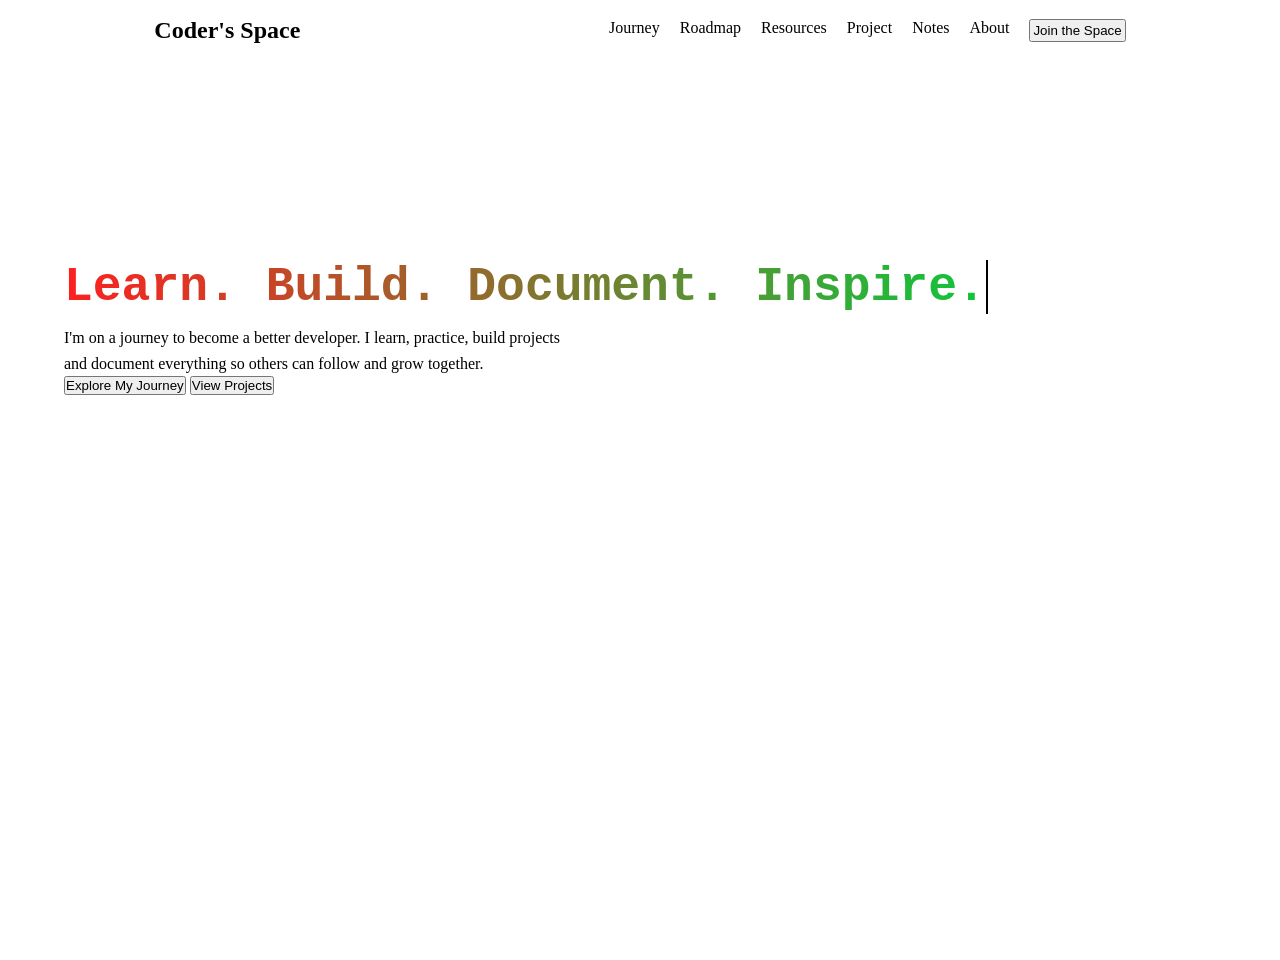
==== index.html @ 5131a92d "channing css" ====
<!DOCTYPE html>
<html lang="en">
<head>
    <meta charset="UTF-8">
    <meta name="viewport" content="width=device-width, initial-scale=1.0">
    <title>Coder's Space</title>
    <link rel="stylesheet" href="style.css">
</head>
<body>
    <header>
        <h2>
            <a id="logo" href="index.html">Coder's <span>Space</span></a>
        </h2>
        <nav>
            <a href="#">Journey</a>
            <a href="#">Roadmap</a>
            <a href="#">Resources</a>
            <a href="#">Project</a>
            <a href="#">Notes</a>
            <a href="#">About</a>
            <button>Join the Space</button>
        </nav>
    </header>


    
    <main>

        <!-- hero section -->
     

<section class="hero">

    <div class="hero-image"></div>

    <div class="hero-content">

        <h1>
          <span> Learn. Build. Document. Inspire.</span>
        </h1>

        <p>
            I'm on a journey to become a better developer.
            I learn, practice, build projects and document
            everything so others can follow and grow together.
        </p>

        <div class="hero-buttons">
            <button>Explore My Journey</button>
            <button>View Projects</button>
        </div>

    </div>

</section>


     
    </main>
    

</body>
</html>
---- style.css ----
*{
    margin: 0;
    padding: 0;
 
}

             /* ****************   Header Section    **************** */

header{
    display: flex;
    justify-content: space-around;
    align-items: center;
    height: 60px;
    
} 

nav{
    display: flex ;
    gap: 20px;
}

nav a{
  text-decoration: none;  
  color: black;
}

#logo{
  text-decoration: none;  
  color: black;
  

}
nav button{
    padding: 2px;
}

        /* ****************   Hero Section    **************** */


.hero {
    min-height: 100vh;
    position: relative;
    overflow: hidden;
    background: white;
}


.hero-image {
    position: absolute;
    top: 0;
    right: 0;
    width: 65%;
    height: 100%;
    background-image: url("/studyDashboard/images/white.png");
    background-size: cover;
    background-position: center;
}


.hero-content {
    position: relative;
    z-index: 2;
    width: 90%;
    max-width: 1200px;
    margin:0 auto;
    padding-top: 200px;

}

.hero-content h1 {
    font-size: 3rem;
    max-width: 600px;
}

.hero-content span {
    font-family: monospace;
    display: inline-block;
    overflow: hidden;
    white-space: nowrap;

    width: 0;
    border-right: 2px solid;

    background: linear-gradient(
        to right,
        #fd2020,
        #0ec63c

    );

    /* -webkit-background-clip: text; */
    background-clip: text;
    -webkit-text-fill-color: transparent;

    animation:
        typing 3s steps(30) forwards,
        blink 1s step-end infinite;
}



    
.hero-content p {
    max-width: 500px;
    line-height: 1.6;
}


.hero-image::before {
    content: "";
    position: absolute;
    inset: 0;

    background: linear-gradient(
        to right,
        white 0%,
        white 15%,
        rgba(255, 255, 255, 0.8) 35%,
        rgba(255, 255, 255, 0.3) 55%,
        transparent 75%
    );
}



 
  



@keyframes typing {
    from {
        width: 0%;

    }
    to {
        width: 32ch;
    }
}

@keyframes blink  {
    50% {
        border-color: transparent;
    }
}




        /* ****************   About  Section    **************** */


.aboutsection{
    display: flex;
    gap: 20px;
    justify-content: space-around;
    border: 1px solid #9b7e7e;
    height: 50px;
    align-items: center;
}
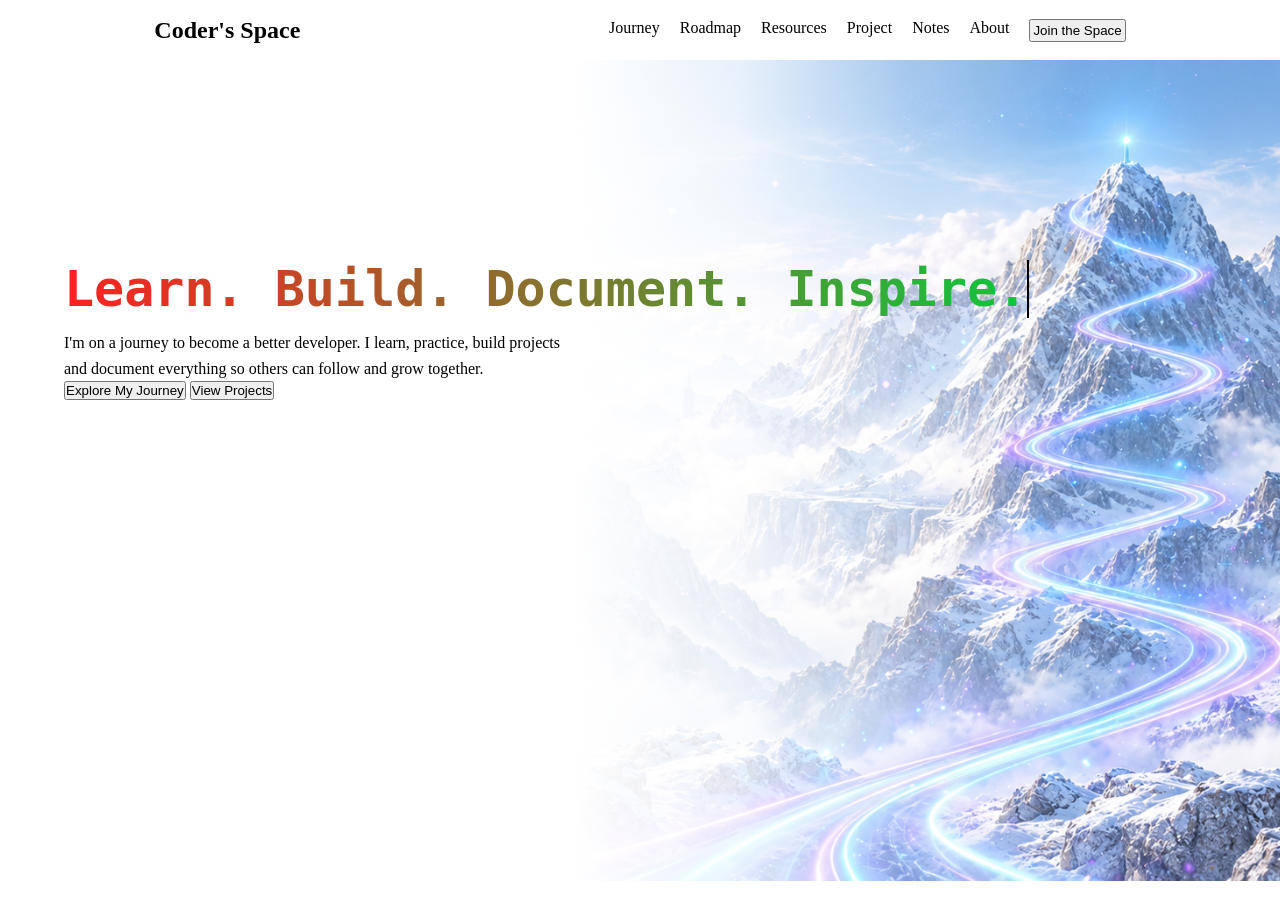
==== commit fddb90b0: "adding" ====
--- a/index.html
+++ b/index.html
@@ -36,7 +36,8 @@
     <div class="hero-content">
 
         <h1>
-          <span> Learn. Build. Document. Inspire.</span>
+          <span>Learn. Build. Document. Inspire.</span>
+       
         </h1>
 
         <p>
--- a/style.css
+++ b/style.css
@@ -38,7 +38,7 @@
 
 
 .hero {
-    min-height: 100vh;
+    min-height: 91.2vh;
     position: relative;
     overflow: hidden;
     background: white;
@@ -51,7 +51,7 @@
     right: 0;
     width: 65%;
     height: 100%;
-    background-image: url("/studyDashboard/images/white.png");
+    background-image: url("images/white.png");
     background-size: cover;
     background-position: center;
 }
@@ -61,15 +61,15 @@
     position: relative;
     z-index: 2;
     width: 90%;
-    max-width: 1200px;
+    /* max-width: 1200px; */
     margin:0 auto;
     padding-top: 200px;
 
 }
 
 .hero-content h1 {
-    font-size: 3rem;
-    max-width: 600px;
+    font-size: 50px;
+    /* max-width: 300px; */
 }
 
 .hero-content span {
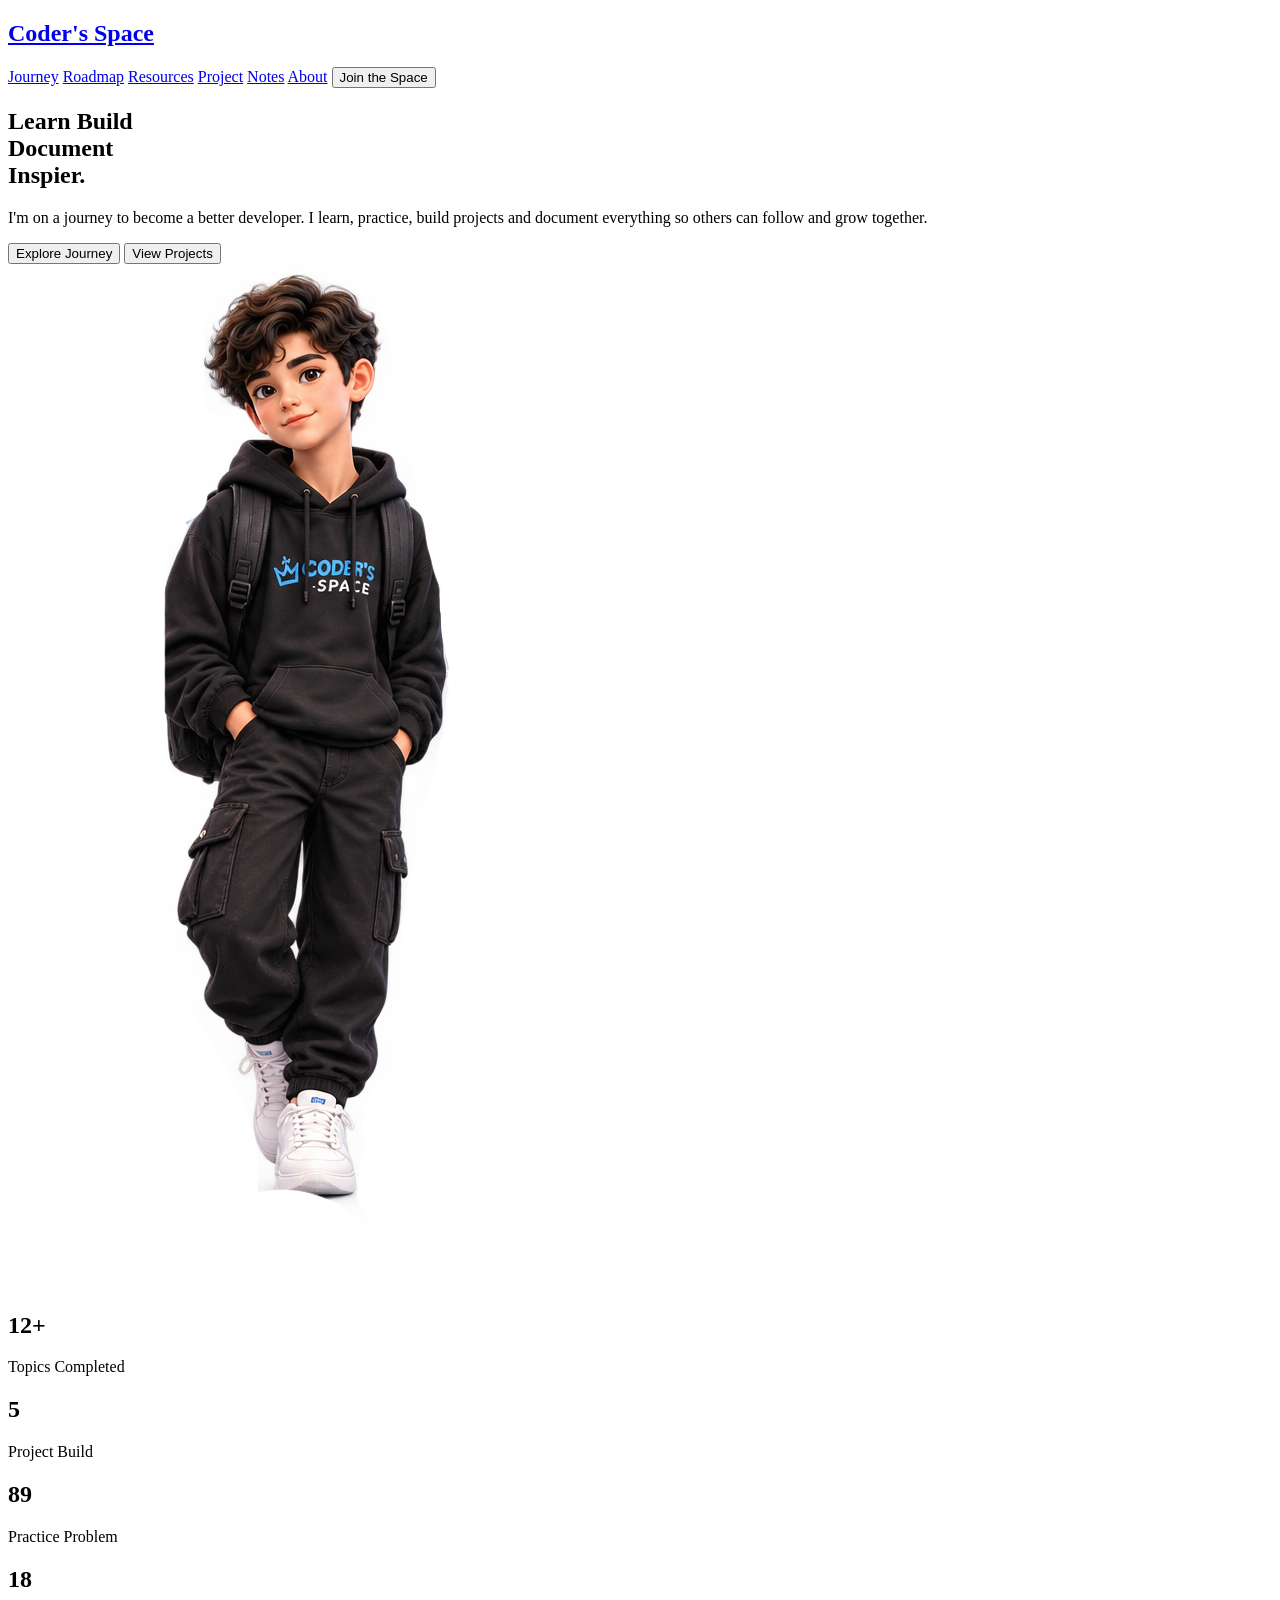
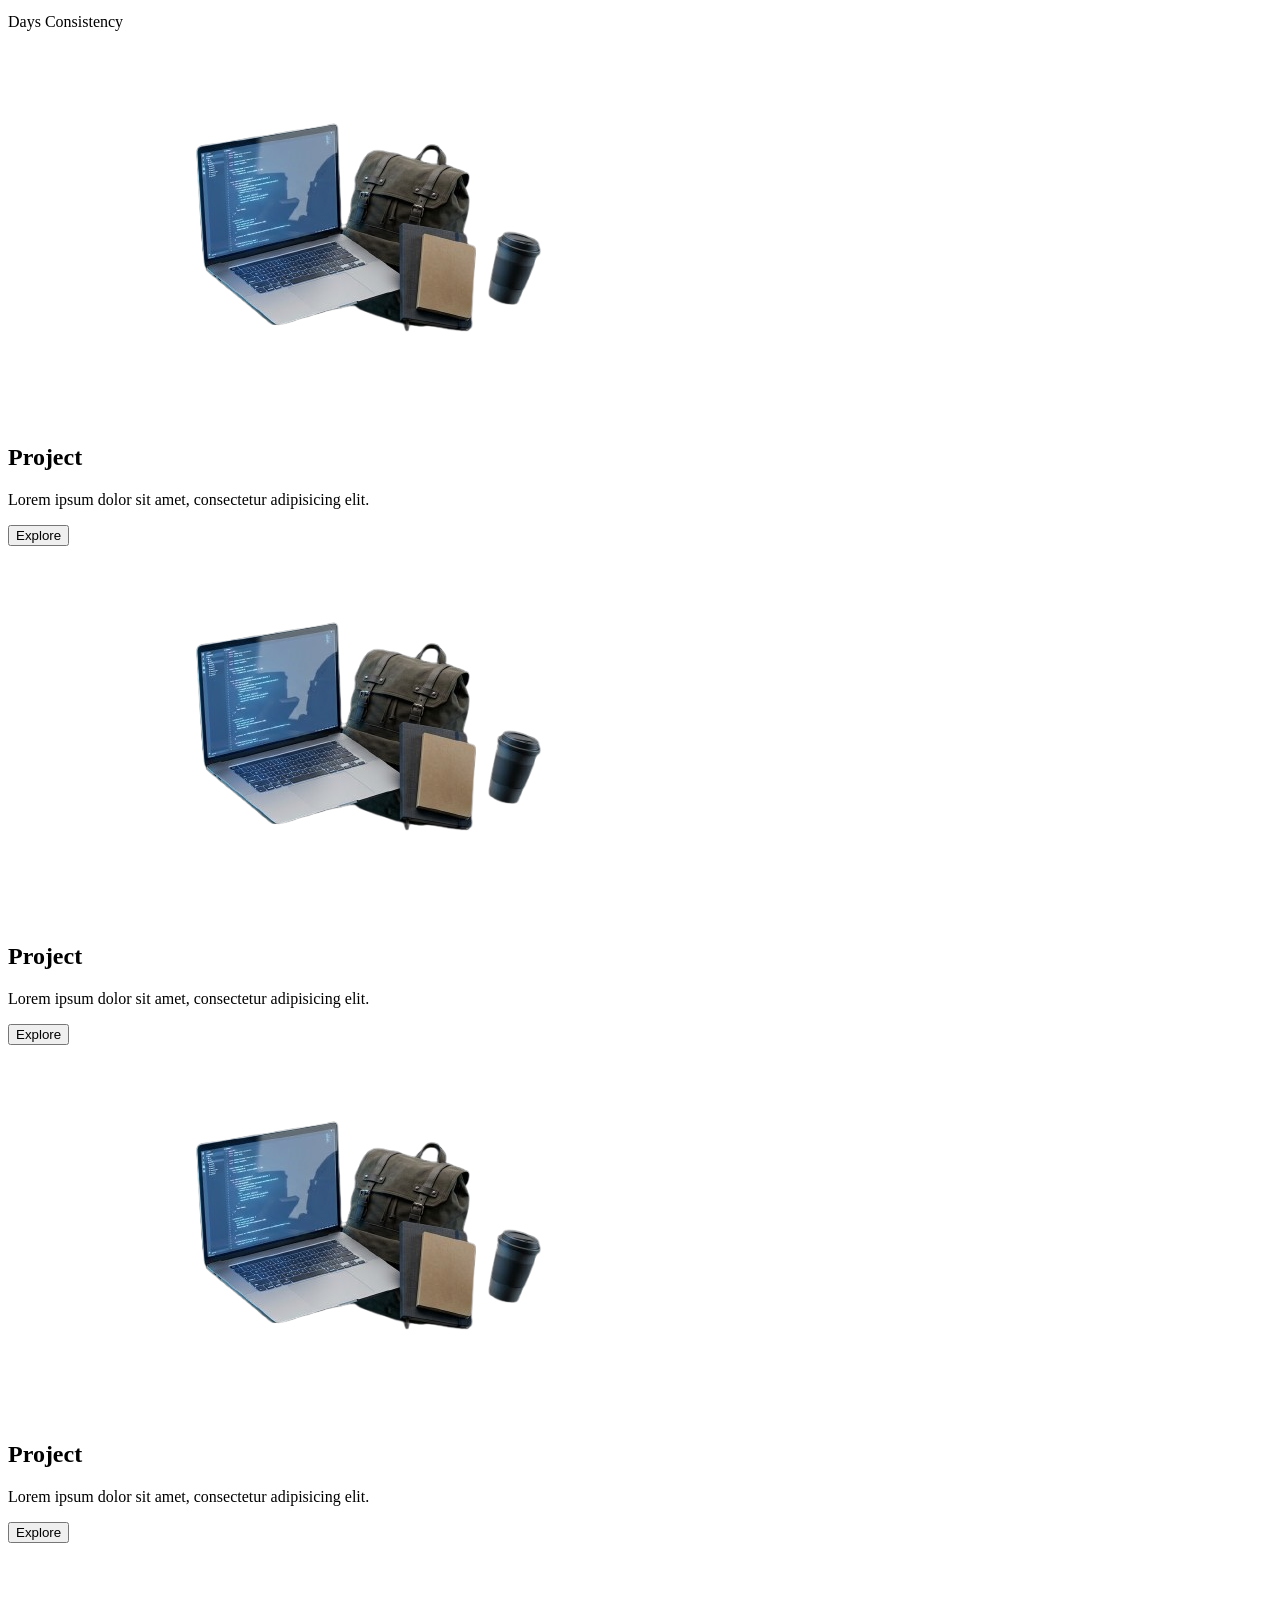
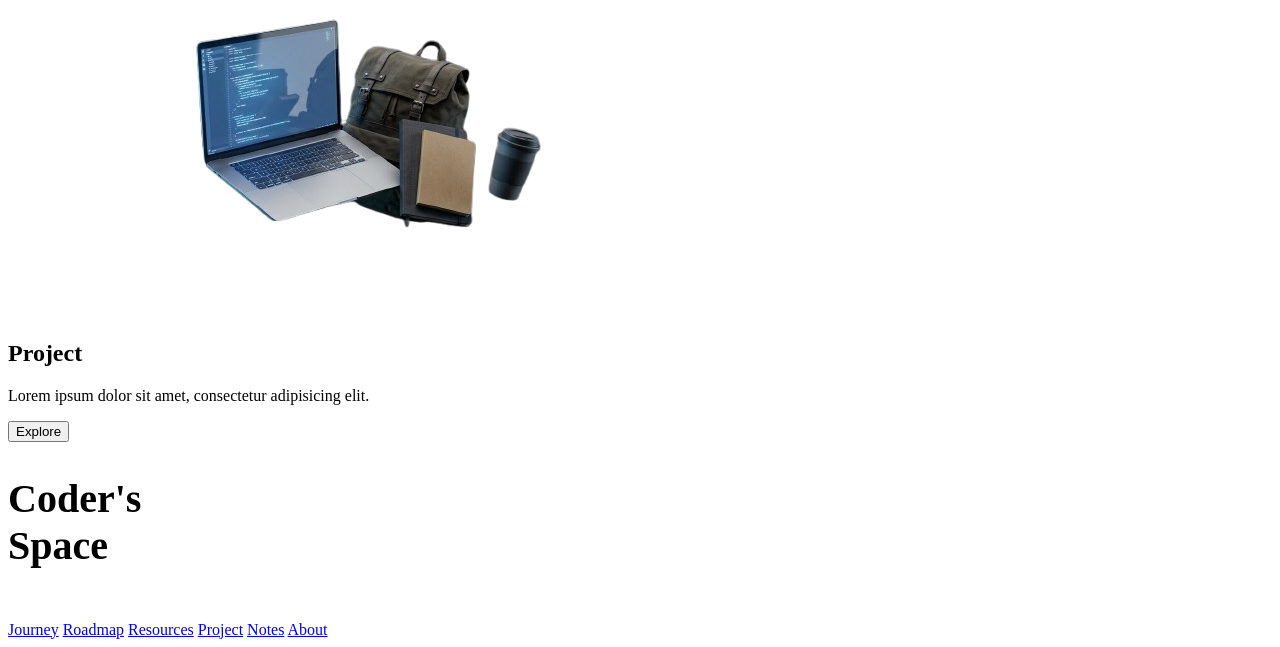
==== commit aa3b581c: "updating full code" ====
--- a/index.html
+++ b/index.html
@@ -4,10 +4,16 @@
     <meta charset="UTF-8">
     <meta name="viewport" content="width=device-width, initial-scale=1.0">
     <title>Coder's Space</title>
-    <link rel="stylesheet" href="style.css">
+    <link rel="stylesheet" href="https://cdnjs.cloudflare.com/ajax/libs/font-awesome/7.3.1/css/all.min.css" integrity="sha512-QeR2VH+lsBE5LSAe1Q5EnTBbe7XTBubt8dG93Y7gidSgdMCr8nVqKcfKAMyN96SV8KDbZVTDXChatu5G2KQGzg==" crossorigin="anonymous" referrerpolicy="no-referrer">
+   <link rel="stylesheet" href="version2.css">
+
 </head>
 <body>
-    <header>
+
+
+ <!-- **********   Header  SECTION Start    ********** -->
+
+ <header>
         <h2>
             <a id="logo" href="index.html">Coder's <span>Space</span></a>
         </h2>
@@ -18,47 +24,189 @@
             <a href="#">Project</a>
             <a href="#">Notes</a>
             <a href="#">About</a>
-            <button>Join the Space</button>
+          <button class="nav-btn">Join the Space</button>
+    
         </nav>
     </header>
 
-
+<!-- **********   Header  SECTION End    ********** -->
+
+
+   <main>
+
+    <!-- **********   Hero SECTION START    ********** -->
+
+       <section class="hero">
+      
+               
+               <div class="hero-content">
+                   <h1>Learn Build <span><br>Document <br>Inspier.</span></h1>
+                   <p>I'm on a journey to become a better developer. I learn, practice, build projects and document everything so others can follow and grow together.
+                       
+                </p>
+                <div class="hero-btn">
+                    <button class="hero-btn1">Explore Journey </button>
+                    <button  class="hero-btn2">View Projects </button>
+                </div>
+                
+                
+            </div>
+            <div class="hero-img">
+                <img src="images/kkkk.png" alt="">
+            </div>
+
+        </section>
+
+
+<!-- **********   Hero SECTION End    ********** -->
+
+
+
+<!-- **********   Icon experience SECTION Start    ********** -->
+
+        
+        <section class="topics-done">
+            <div class="topic">
+                <div class="topic-icon" style="background-color: #a6e5a6;">
+                    
+                    <i class="fa-solid fa-book-open " style="color: #38C931;"></i>
+                </div>
+                <div class="topic-content">
+                    <h2>12+</h2>
+                    <p>Topics Completed</p>
+                </div>
+            </div>
+            
+            <div class="topic">
+                <div class="topic-icon" style="background-color: #D8E4FF;">
+                    <i class="fa-solid fa-rocket" style="color: #4581FA;"></i>
+                </div>
+                <div class="topic-content">
+                    <h2>5</h2>
+                    <p>Project Build</p>
+                </div>
+            </div>
+            
+            <div class="topic">
+                <div class="topic-icon" style="background-color: #FCF5EE;">
+               <i class="fa-solid fa-code" style="color: #7757FB;"></i>
+            </div>
+            <div class="topic-content">
+                <h2>89</h2>
+                <p>Practice Problem</p>
+            </div>
+        </div>
+
+        <div class="topic">
+            <div class="topic-icon " style="background-color: #F2EAFD;">
+               <i class="fa-solid fa-fire" style="color: #FD900C;"></i>
+            </div>
+            <div class="topic-content">
+                <h2>18</h2>
+                <p>Days Consistency</p>
+            </div>
+        </div>
+    </section>
+
+ <!-- **********   Icon experience SECTION End    ********** -->
+
+
+
+
+ <!-- **********   4 Card SECTION Start    ********** -->
+
+
+ 
+  <section class="all-card-section">
+
+
+    <div class="card"> 
+        <div class="card-image">
+            <img class="image-card" src="images/laptop.png" alt="">
+        </div>
+        <div class="card-content">
+            <h2>Project</h2>
+            <p>Lorem ipsum dolor sit amet, consectetur adipisicing elit. </p>
+            <button class="card-btn">Explore</button>
+        </div>
+    </div>
+
+
+    <div class="card"> 
+        <div class="card-image">
+            <img class="image-card" src="images/laptop.png" alt="">
+        </div>
+        <div class="card-content">
+            <h2>Project</h2>
+            <p>Lorem ipsum dolor sit amet, consectetur adipisicing elit. </p>
+            <button class="card-btn">Explore</button>
+        </div>
+    </div>
+
+
+    <div class="card"> 
+        <div class="card-image">
+            <img class="image-card" src="images/laptop.png" alt="">
+        </div>
+        <div class="card-content">
+            <h2>Project</h2>
+            <p>Lorem ipsum dolor sit amet, consectetur adipisicing elit. </p>
+            <button class="card-btn">Explore</button>
+        </div>
+    </div>
+
+
+    <div class="card"> 
+        <div class="card-image">
+            <img class="image-card" src="images/laptop.png" alt="">
+        </div>
+        <div class="card-content">
+            <h2>Project</h2>
+            <p>Lorem ipsum dolor sit amet, consectetur adipisicing elit. </p>
+            <button class="card-btn">Explore</button>
+        </div>
+    </div>
     
-    <main>
-
-        <!-- hero section -->
-     
-
-<section class="hero">
-
-    <div class="hero-image"></div>
-
-    <div class="hero-content">
-
-        <h1>
-          <span>Learn. Build. Document. Inspire.</span>
-       
-        </h1>
-
-        <p>
-            I'm on a journey to become a better developer.
-            I learn, practice, build projects and document
-            everything so others can follow and grow together.
-        </p>
-
-        <div class="hero-buttons">
-            <button>Explore My Journey</button>
-            <button>View Projects</button>
-        </div>
-
-    </div>
 
 </section>
 
 
-     
-    </main>
-    
-
+ <!-- **********   4 Card SECTION End    ********** -->
+
+
+
+
+
+
+
+ <!-- **********   Footer SECTION Start    ********** -->
+
+
+
+
+    <footer >
+        <div class="footer-main">
+            <div class="footer-logo">
+                <h2 style="font-size: 40px;">Coder's <br>Space</h2>
+              <img src="foo.png" alt="">
+            </div>
+            <div class="footer-links">
+              <a href="#">Journey</a>
+              <a href="#">Roadmap</a>
+              <a href="#">Resources</a>
+              <a href="#">Project</a>
+              <a href="#">Notes</a>
+              <a href="#">About</a>
+
+            </div>
+        </div>
+
+    </footer>
+
+    <!-- **********   Footer SECTION End    ********** -->
+
+
+
+</main>
 </body>
 </html>
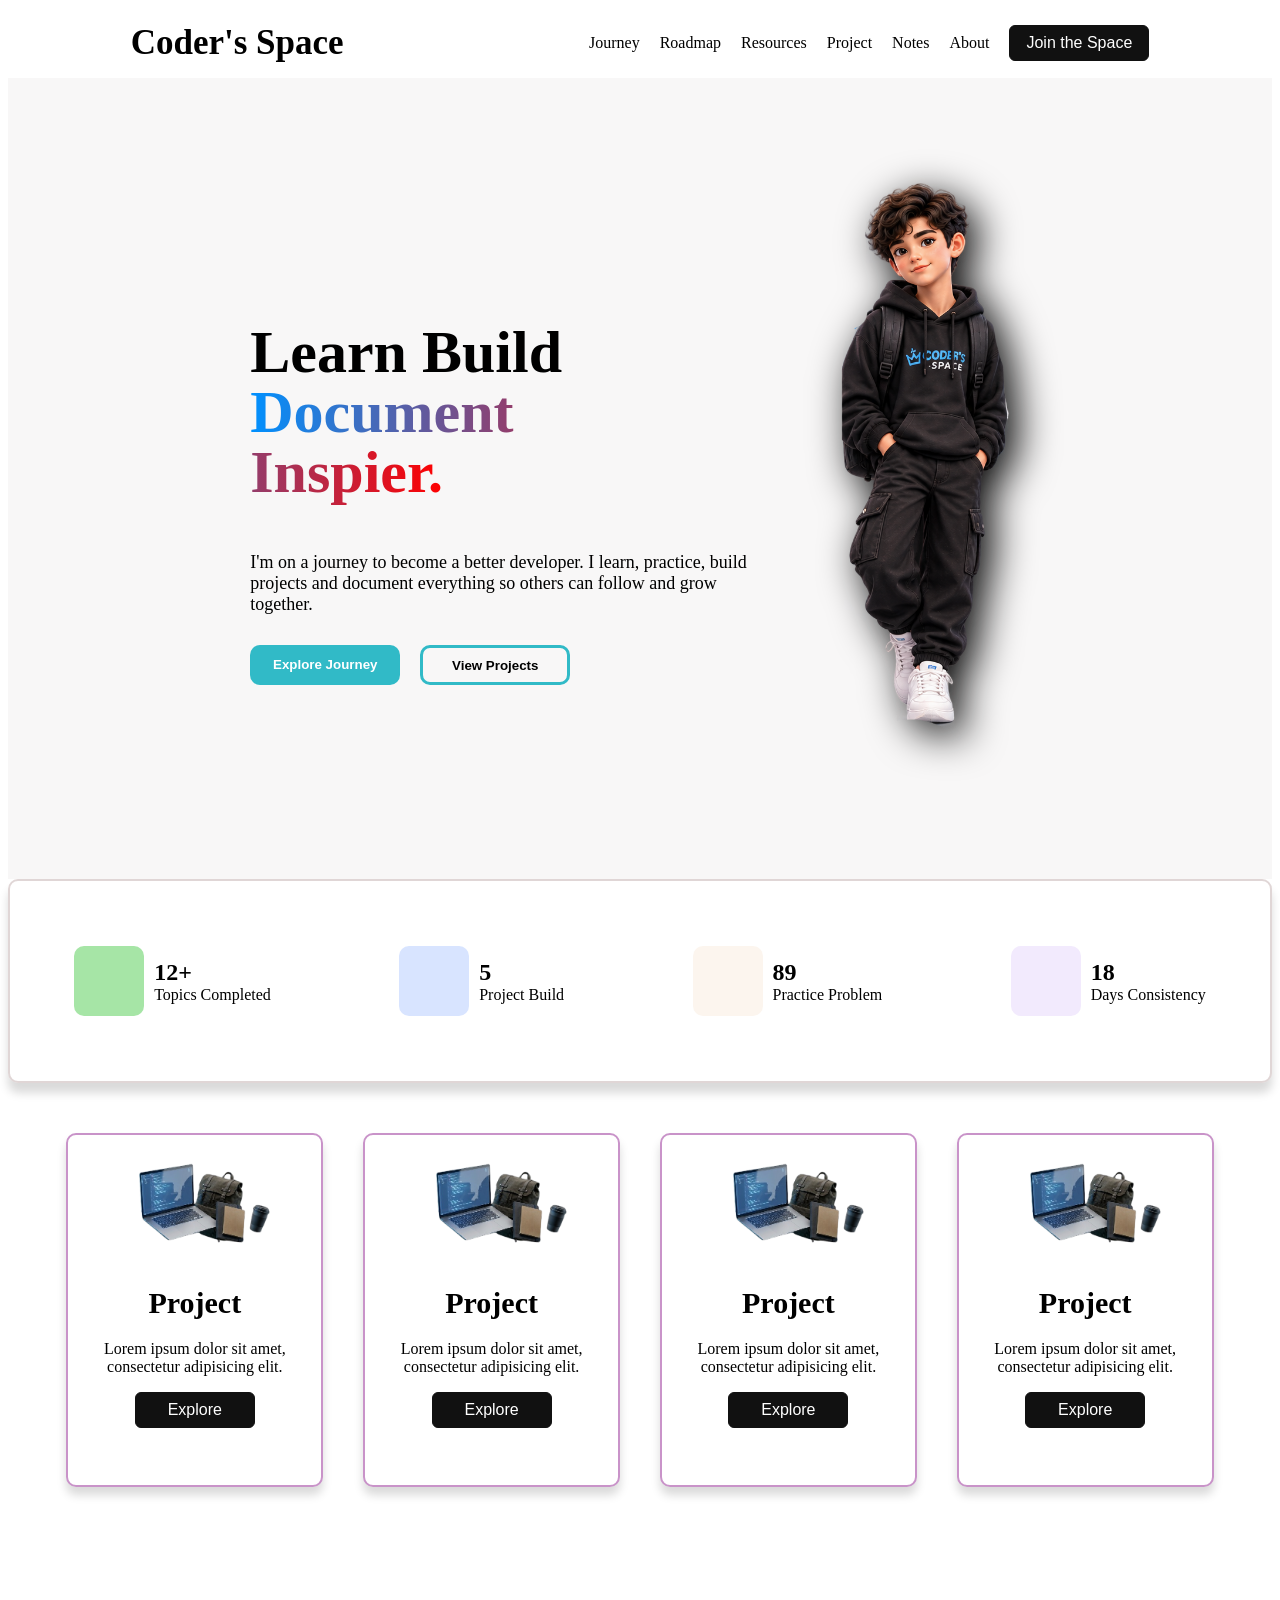
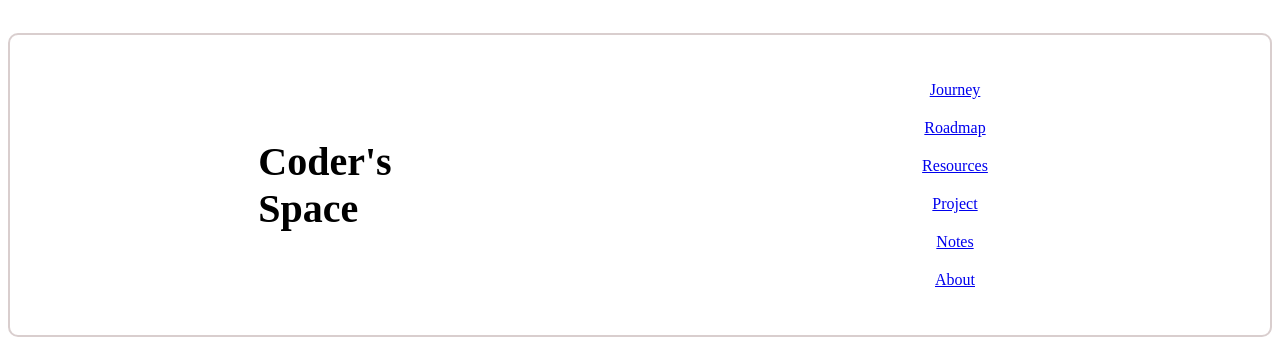
==== commit b203343a: "Change stylesheet link from version2.css to style.css" ====
--- a/index.html
+++ b/index.html
@@ -5,7 +5,7 @@
     <meta name="viewport" content="width=device-width, initial-scale=1.0">
     <title>Coder's Space</title>
     <link rel="stylesheet" href="https://cdnjs.cloudflare.com/ajax/libs/font-awesome/7.3.1/css/all.min.css" integrity="sha512-QeR2VH+lsBE5LSAe1Q5EnTBbe7XTBubt8dG93Y7gidSgdMCr8nVqKcfKAMyN96SV8KDbZVTDXChatu5G2KQGzg==" crossorigin="anonymous" referrerpolicy="no-referrer">
-   <link rel="stylesheet" href="version2.css">
+   <link rel="stylesheet" href="style.css">
 
 </head>
 <body>
@@ -209,4 +209,4 @@
 
 </main>
 </body>
-</html>+</html>
--- a/style.css
+++ b/style.css
@@ -0,0 +1,343 @@
+
+ 
+ 
+ /* **********   Header SECTION Start    **********  */
+
+header{
+    display: flex;
+    justify-content: space-around;
+    align-items: center;
+    height: 70px;
+  
+} 
+
+nav{
+    display: flex ;
+    gap: 20px;
+    align-items: center;
+}
+
+nav a{
+  text-decoration: none;  
+  color: black;
+}
+
+
+#logo{
+  text-decoration: none;  
+  color: black;
+  font-size: 35px;
+  
+
+}
+
+.nav-btn {
+    padding: 8px 16px;
+    border: 1.5px solid #111;
+    border-radius: 6px;
+    background: #111;
+    color: white;
+    font-size: 16px;
+    cursor: pointer;
+    transition: all 0.3s ease;
+}
+
+.nav-btn:hover {
+    background: white;
+    color: #111;
+    transform: translateY(-2px);
+}
+
+
+nav a:hover{
+    transition: all 0.3s ease;
+    transform: translateY(-2px);
+   
+}
+
+
+
+ /* **********   Header SECTION End    **********  */
+ 
+
+ 
+ /* **********   Hero SECTION Start    **********  */
+
+        .hero{
+            height: 89vh;
+            display: flex;
+            justify-content: center;
+            align-items: center;
+            /* gap: 50px; */
+            background-color: rgba(237, 234, 234, 0.37);
+            
+        }
+        
+
+        .hero-content{
+            width: 500px;
+            
+        }
+  
+        .hero-img img{
+            height: 600px;
+             filter: drop-shadow(10px 10px 20px black);
+         
+        }
+      
+        
+        h1{
+            font-size: 60px;
+            line-height: 1;
+     
+        }
+
+
+     .hero-content h1 span{
+             background: linear-gradient(
+                        to right,
+                            #0091ff,
+                             #ff0000    ); 
+             -webkit-background-clip: text; 
+              background-clip: text;
+              -webkit-text-fill-color: transparent; 
+
+        }
+
+
+        .hero-content p{
+            margin-bottom: 30px;
+            font-size: 18px;
+         }
+
+        
+        .hero-btn{
+            display: flex;
+            justify-content: left;
+            gap: 20px;
+        }
+
+
+        .hero-btn button{
+           border-radius: 10px;
+            width: 150px;
+            height: 40px;
+             padding: 10px;
+        }
+
+
+         .hero-btn1{
+            background-color: #31BAC7;
+            border: none;
+            color: white;
+          font-weight: 700;
+            
+         }
+
+
+          .hero-btn2{
+            background-color:transparent;
+            border: 3px solid #31BAC7;
+             font-weight: 700;
+        
+         }
+
+         .hero-btn1:hover{
+            cursor: pointer;
+             transition: all 0.3s ease;
+             transform: translateY(-2px);
+            box-shadow: 0 8px 10px rgba(0, 0, 0, 0.15);
+         
+         } 
+
+
+
+         .hero-btn2:hover{
+            cursor: pointer;
+             transition: all 0.3s ease;
+             transform: translateY(-2px);
+             box-shadow: 0 8px 10px rgba(0, 0, 0, 0.15);
+         
+            }
+    
+         /* **********   Hero SECTION End    **********  */
+
+
+
+     /* **********   Icone Topic SECTION Start    **********  */
+
+
+         .fa-book-open, .fa-rocket, .fa-code, .fa-fire{
+          font-size: 40px;
+          color: white;
+         }
+
+         
+         .topic{
+            display: flex;
+            align-items: center;
+            gap: 10px;
+           
+         }
+
+
+
+         .topics-done{
+            display: flex;
+            justify-content: space-around;
+            border: 2px solid #bda9a978; 
+            border-radius: 10px;
+            margin-bottom: 30px;
+             box-shadow: 0 10px 10px rgba(0, 0, 0, 0.15);
+         }
+
+
+
+         .topic-content h2 {
+            margin: 0;
+        }
+
+
+
+        .topic-content p {
+            margin: 0;
+        }
+
+
+         .topic-icon{
+            display: flex;
+            justify-content: center;
+            align-items: center;
+            border-radius: 10px;
+             height: 70px;
+            width:  70px;
+         }
+
+    
+         .topics-done{
+            height: 200px;
+            margin-bottom: 50px;
+            
+         }
+
+
+ /* **********   Icon Topic SECTION End    **********  */
+ 
+
+
+ /* **********   Footer SECTION Start    **********  */
+
+         .footer-main{
+            height: 300px;
+            border: 2px solid rgba(203, 188, 188, 0.721);
+            display: flex;
+            border-radius: 10px;
+    
+         }
+
+         .footer-logo , .footer-links{
+           
+            width: 50%;
+         }
+
+         .footer-logo {
+           
+            display: flex;
+            justify-content: center;
+            align-items: center;
+         }
+
+
+         .footer-logo img{
+            height: 300px;
+           
+          
+         }
+
+         .footer-links{
+            display: flex;
+            flex-direction: column;
+            justify-content: center;
+            align-items:center ;
+            gap: 20px;
+            
+            
+         }
+
+ /* **********   Footer SECTION Start    **********  */
+
+
+ /* **********   Cards SECTION Start    **********  */
+
+
+.all-card-section{
+    height: 500px;
+    display: flex;
+    justify-content: center;
+    gap: 40px;
+
+}
+
+
+
+.card {
+    border: 2px solid rgba(128, 0, 128, 0.422);
+    height: 350px;
+    width: 20%;
+    border-radius: 10px;
+    box-shadow: 0 8px 10px rgba(0, 0, 0, 0.15);
+    transition: transform 0.3s ease;
+}
+
+.card:hover {
+    transform: translateY(-5px);
+}
+
+
+    .card-image {
+        display: flex;
+        justify-content: center;
+        align-items: center;
+        /* margin-bottom: 50px; */
+}
+
+
+.card-image img {
+    width: 100%;
+    height: auto;
+}
+
+
+.card-content{
+    text-align: center;
+}
+
+
+.card-btn {
+    padding: 8px 16px;
+    width: 120px;
+    border: 1.5px solid #111;
+    border-radius: 6px;
+    background: #111;
+    color: white;
+    font-size: 16px;
+    cursor: pointer;
+    transition: all 0.3s ease;
+}
+
+
+.card-btn:hover {
+    background: white;
+    color: #111;
+    transform: translateY(-2px);
+}
+
+
+
+.card-content h2{
+    font-size: 30px;
+        margin: 10px 0 20px;
+}
+
+
+ /* **********   4 Card SECTION End    **********  */
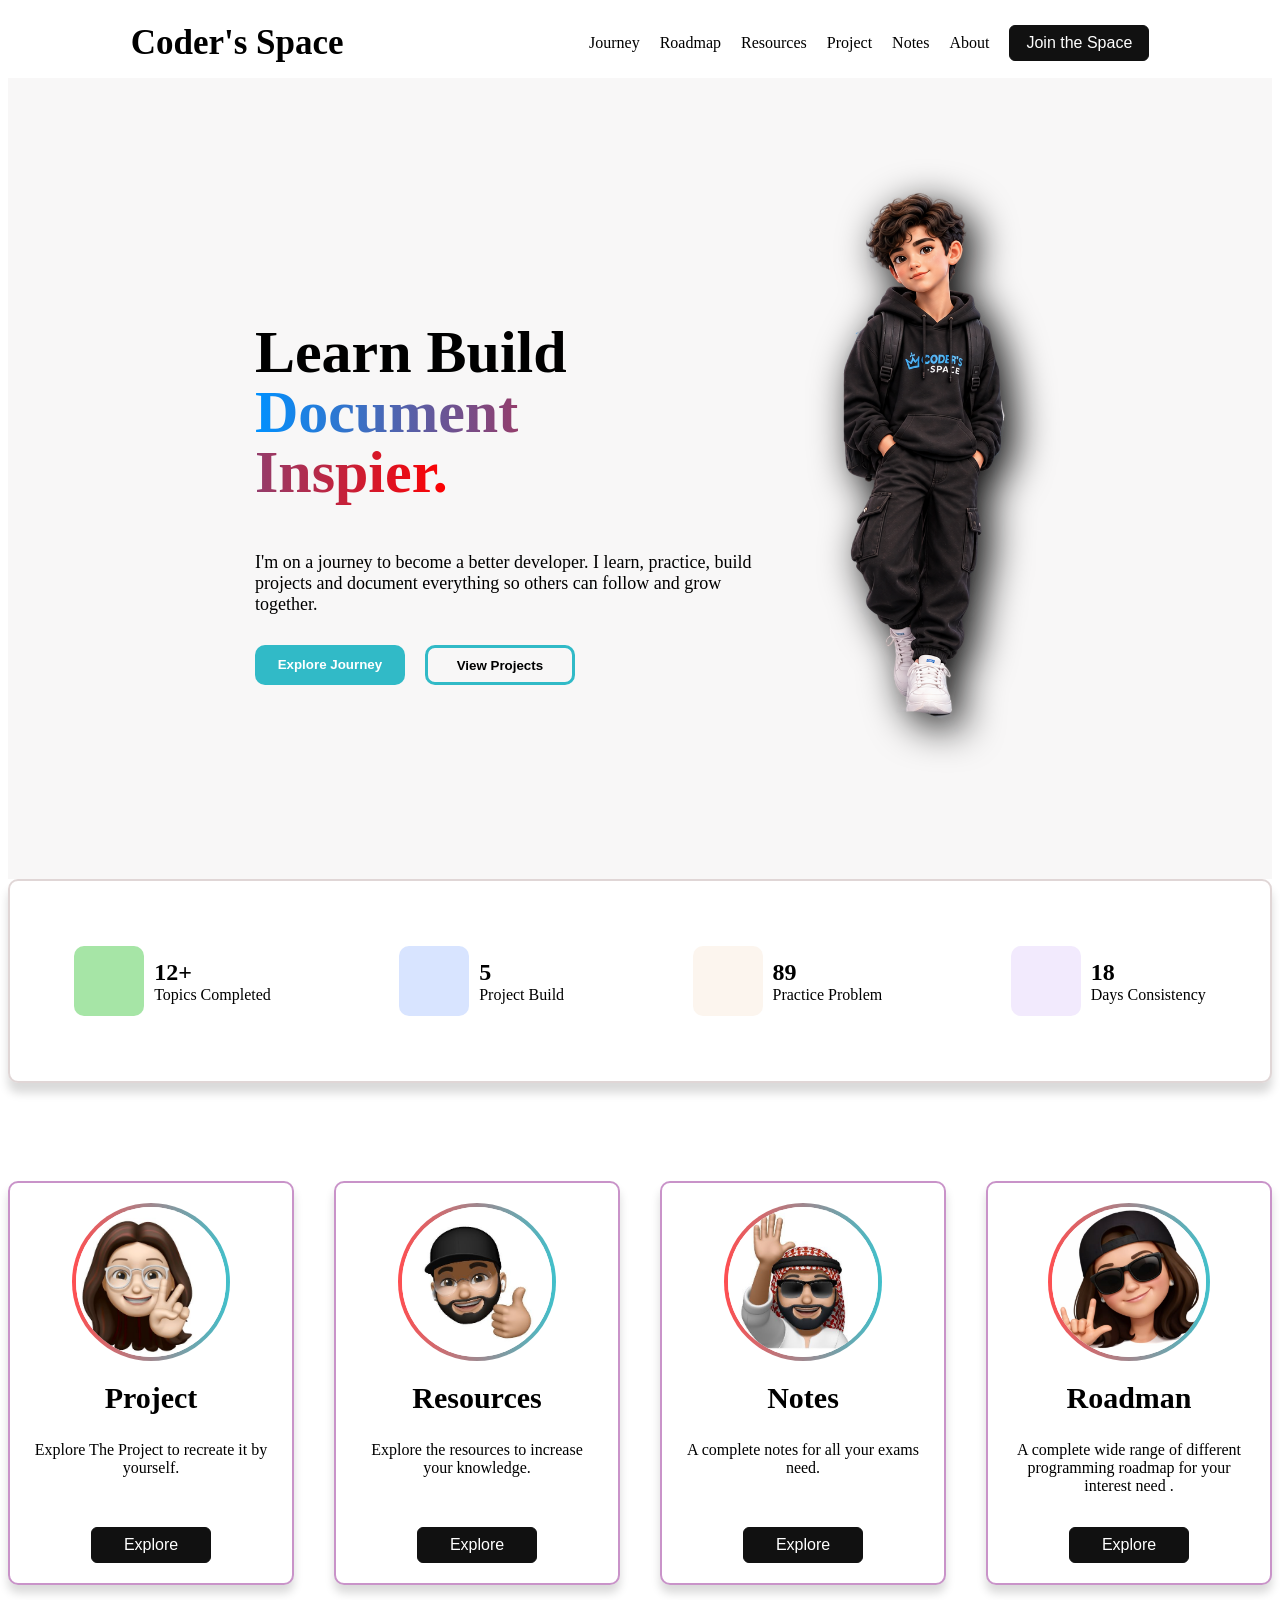
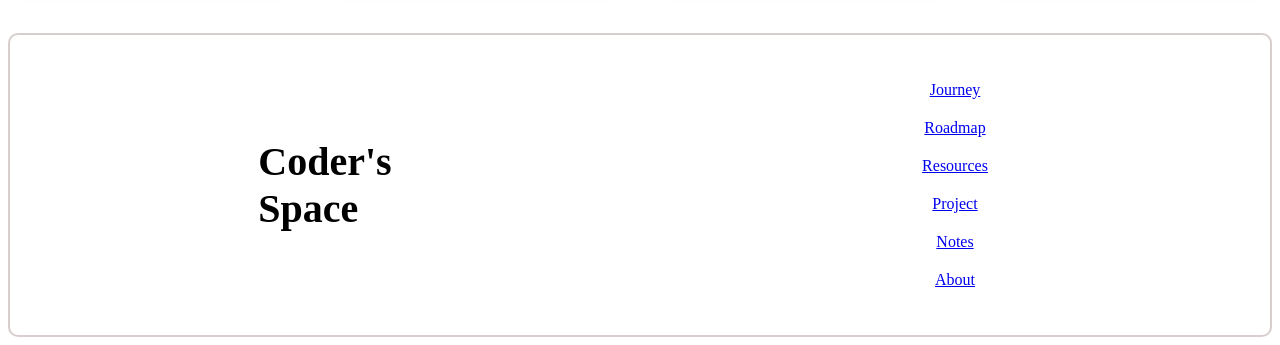
==== commit 7438cdc3: "updation 4 card section" ====
--- a/index.html
+++ b/index.html
@@ -116,59 +116,61 @@
  <!-- **********   4 Card SECTION Start    ********** -->
 
 
+
  
   <section class="all-card-section">
 
 
     <div class="card"> 
         <div class="card-image">
-            <img class="image-card" src="images/laptop.png" alt="">
+            <img class="image-card" src="images/1093037772045737504.jpg" alt="">
         </div>
         <div class="card-content">
             <h2>Project</h2>
-            <p>Lorem ipsum dolor sit amet, consectetur adipisicing elit. </p>
-            <button class="card-btn">Explore</button>
-        </div>
-    </div>
-
-
-    <div class="card"> 
-        <div class="card-image">
-            <img class="image-card" src="images/laptop.png" alt="">
-        </div>
-        <div class="card-content">
-            <h2>Project</h2>
-            <p>Lorem ipsum dolor sit amet, consectetur adipisicing elit. </p>
-            <button class="card-btn">Explore</button>
-        </div>
-    </div>
-
-
-    <div class="card"> 
-        <div class="card-image">
-            <img class="image-card" src="images/laptop.png" alt="">
-        </div>
-        <div class="card-content">
-            <h2>Project</h2>
-            <p>Lorem ipsum dolor sit amet, consectetur adipisicing elit. </p>
-            <button class="card-btn">Explore</button>
-        </div>
-    </div>
-
-
-    <div class="card"> 
-        <div class="card-image">
-            <img class="image-card" src="images/laptop.png" alt="">
-        </div>
-        <div class="card-content">
-            <h2>Project</h2>
-            <p>Lorem ipsum dolor sit amet, consectetur adipisicing elit. </p>
+            <p>Explore The Project to recreate it by yourself.</p>
+            <button class="card-btn">Explore</button>
+        </div>
+    </div>
+
+
+    <div class="card"> 
+        <div class="card-image">
+            <img class="image-card" src="images/Apple Memoji.jpg" alt="">
+        </div>
+        <div class="card-content">
+            <h2>Resources</h2>
+            <p>Explore the resources to increase your knowledge. </p>
+            <button class="card-btn">Explore</button>
+        </div>
+    </div>
+
+
+    <div class="card"> 
+        <div class="card-image">
+            <img class="image-card" src="images/iPhone Memoji (2).jpg" alt="">
+        </div>
+        <div class="card-content">
+            <h2>Notes</h2>
+            <p>A complete notes for all your exams need. </p>
+            <button class="card-btn">Explore</button>
+        </div>
+    </div>
+
+
+    <div class="card"> 
+        <div class="card-image">
+            <img class="image-card" src="images/just me.jpg" alt="">
+        </div>
+        <div class="card-content">
+            <h2>Roadman</h2>
+            <p>A complete wide range of different programming roadmap for your interest need . </p>
             <button class="card-btn">Explore</button>
         </div>
     </div>
     
 
 </section>
+
 
 
  <!-- **********   4 Card SECTION End    ********** -->
@@ -209,4 +211,4 @@
 
 </main>
 </body>
-</html>
+</html>
--- a/style.css
+++ b/style.css
@@ -80,7 +80,7 @@
         }
   
         .hero-img img{
-            height: 600px;
+            height: 580px;
              filter: drop-shadow(10px 10px 20px black);
          
         }
@@ -270,10 +270,12 @@
  /* **********   Cards SECTION Start    **********  */
 
 
+        
 .all-card-section{
     height: 500px;
     display: flex;
     justify-content: center;
+    align-items:center ;
     gap: 40px;
 
 }
@@ -282,12 +284,28 @@
 
 .card {
     border: 2px solid rgba(128, 0, 128, 0.422);
-    height: 350px;
-    width: 20%;
+    height: 400px;
+    width: 300px;
     border-radius: 10px;
     box-shadow: 0 8px 10px rgba(0, 0, 0, 0.15);
     transition: transform 0.3s ease;
-}
+    display: flex;
+    flex-direction: column;
+
+}
+
+
+.card-content{
+    text-align: center;
+    display: flex;
+    flex-direction: column;
+    align-items: center;
+    flex: 1;
+     min-height: 0;
+       padding: 0 20px 20px;
+}
+
+
 
 .card:hover {
     transform: translateY(-5px);
@@ -298,19 +316,26 @@
         display: flex;
         justify-content: center;
         align-items: center;
-        /* margin-bottom: 50px; */
+        
+        
+       
 }
 
 
 .card-image img {
-    width: 100%;
-    height: auto;
-}
-
-
-.card-content{
-    text-align: center;
-}
+    /* width: 100%; */
+     height: 150px;
+     border-radius: 50%;
+     border: 4px solid transparent;
+  position: relative;
+  top: 20px;
+     border-radius: 50%;
+  background: 
+    linear-gradient(white, white) padding-box, 
+    linear-gradient(to right, #ff4e50, #40c0cb) border-box;
+
+}
+
 
 
 .card-btn {
@@ -323,6 +348,7 @@
     font-size: 16px;
     cursor: pointer;
     transition: all 0.3s ease;
+    
 }
 
 
@@ -332,12 +358,21 @@
     transform: translateY(-2px);
 }
 
-
+.card-content p {
+    flex: 1;
+    min-height: 0;
+    overflow-y: auto; /* long text scrolls here */
+}
 
 .card-content h2{
     font-size: 30px;
-        margin: 10px 0 20px;
-}
+    position: relative;
+    top: 10px;
+    margin:30px 0 20px;
+}
+
+
+
 
 
  /* **********   4 Card SECTION End    **********  */
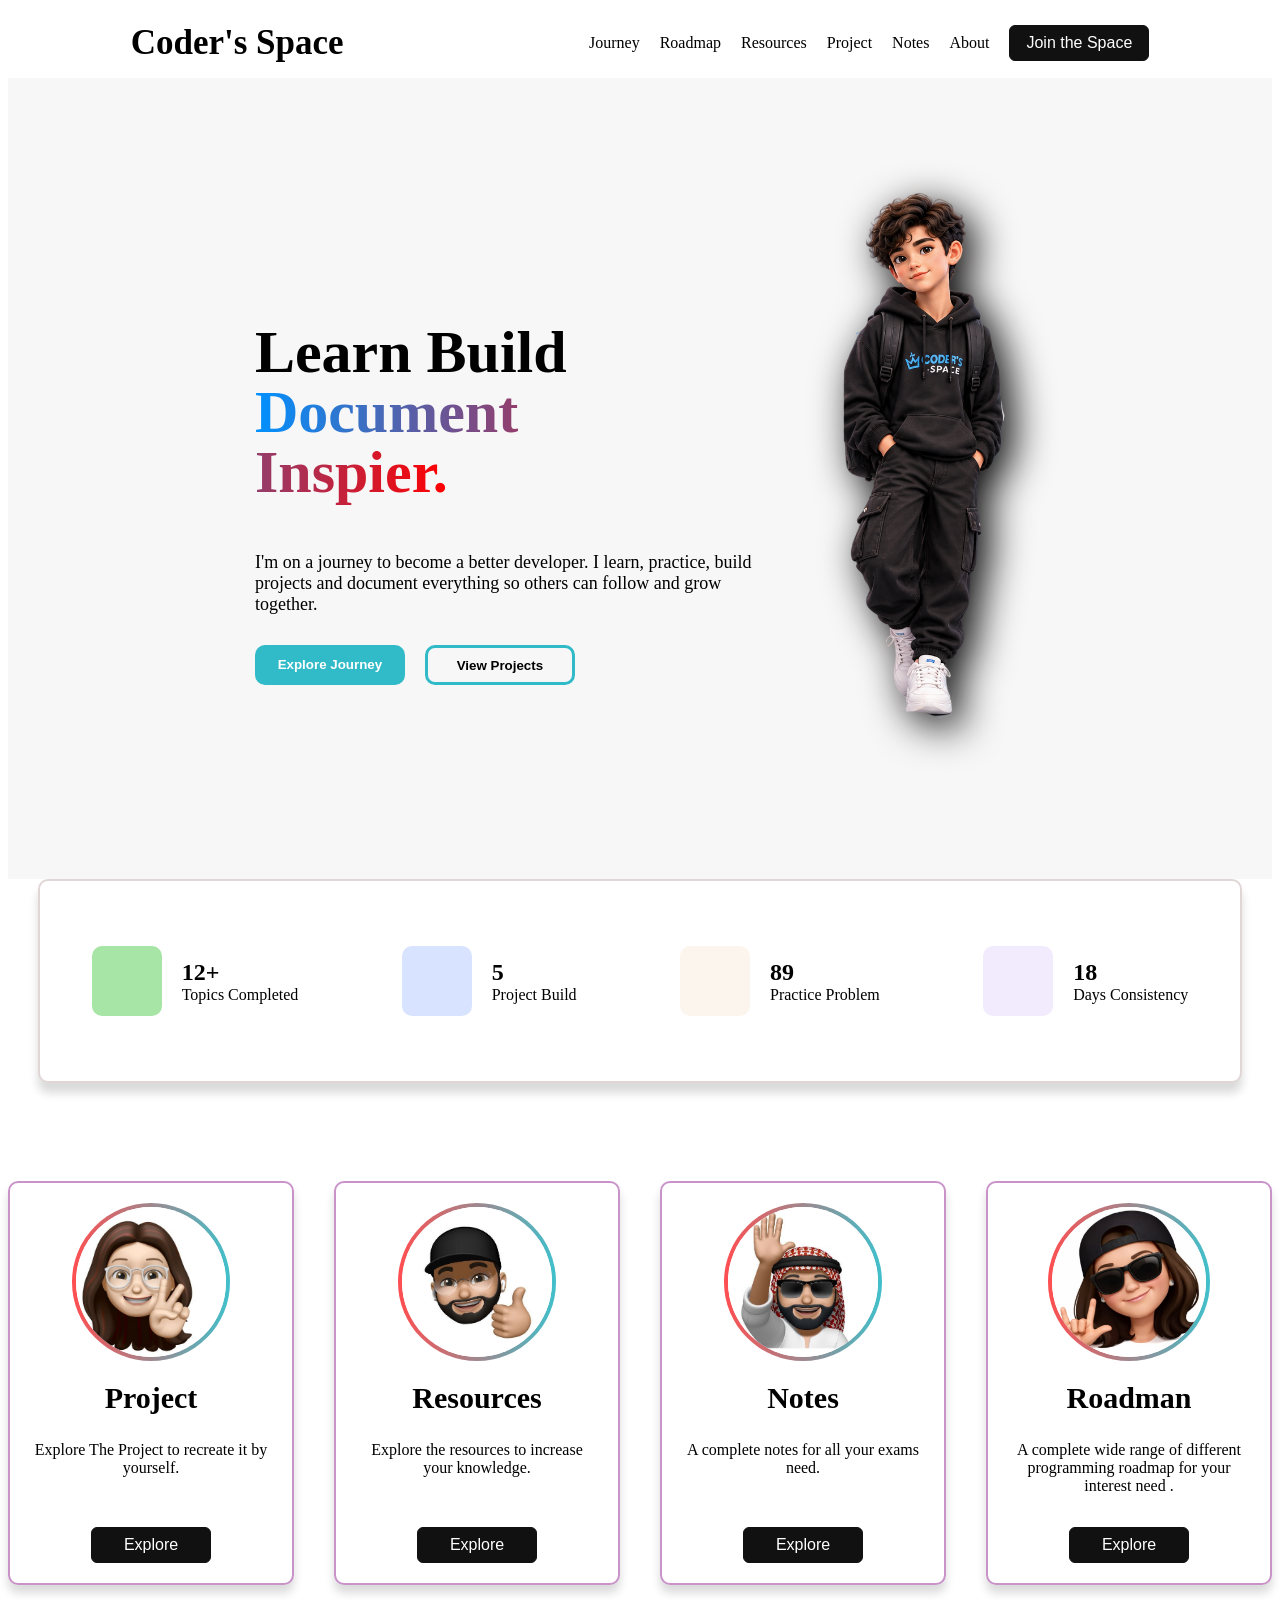
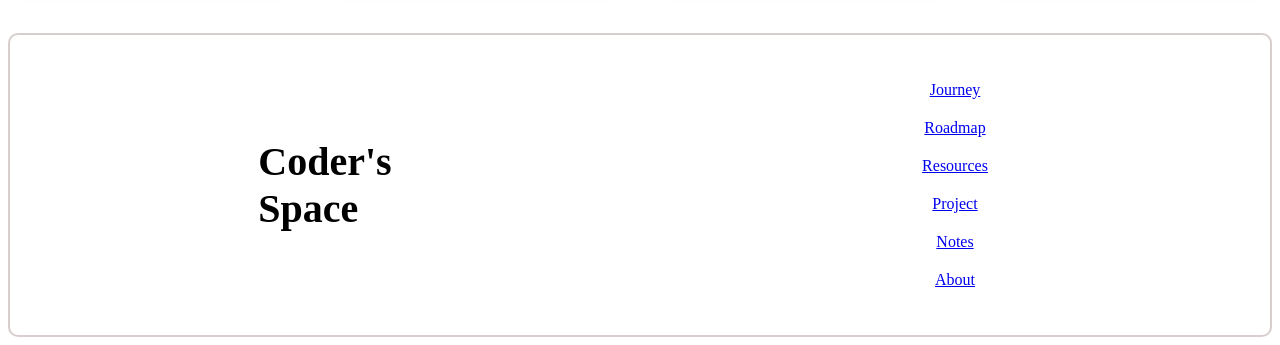
==== commit 3cf5511c: "upading css" ====
--- a/index.html
+++ b/index.html
@@ -115,9 +115,6 @@
 
  <!-- **********   4 Card SECTION Start    ********** -->
 
-
-
- 
   <section class="all-card-section">
 
 
@@ -170,8 +167,6 @@
     
 
 </section>
-
-
 
  <!-- **********   4 Card SECTION End    ********** -->
 
@@ -211,4 +206,4 @@
 
 </main>
 </body>
-</html>+</html>
--- a/style.css
+++ b/style.css
@@ -176,7 +176,7 @@
          .topic{
             display: flex;
             align-items: center;
-            gap: 10px;
+            gap: 20px;
            
          }
 
@@ -187,7 +187,7 @@
             justify-content: space-around;
             border: 2px solid #bda9a978; 
             border-radius: 10px;
-            margin-bottom: 30px;
+          margin: 0 30px ;
              box-shadow: 0 10px 10px rgba(0, 0, 0, 0.15);
          }
 
